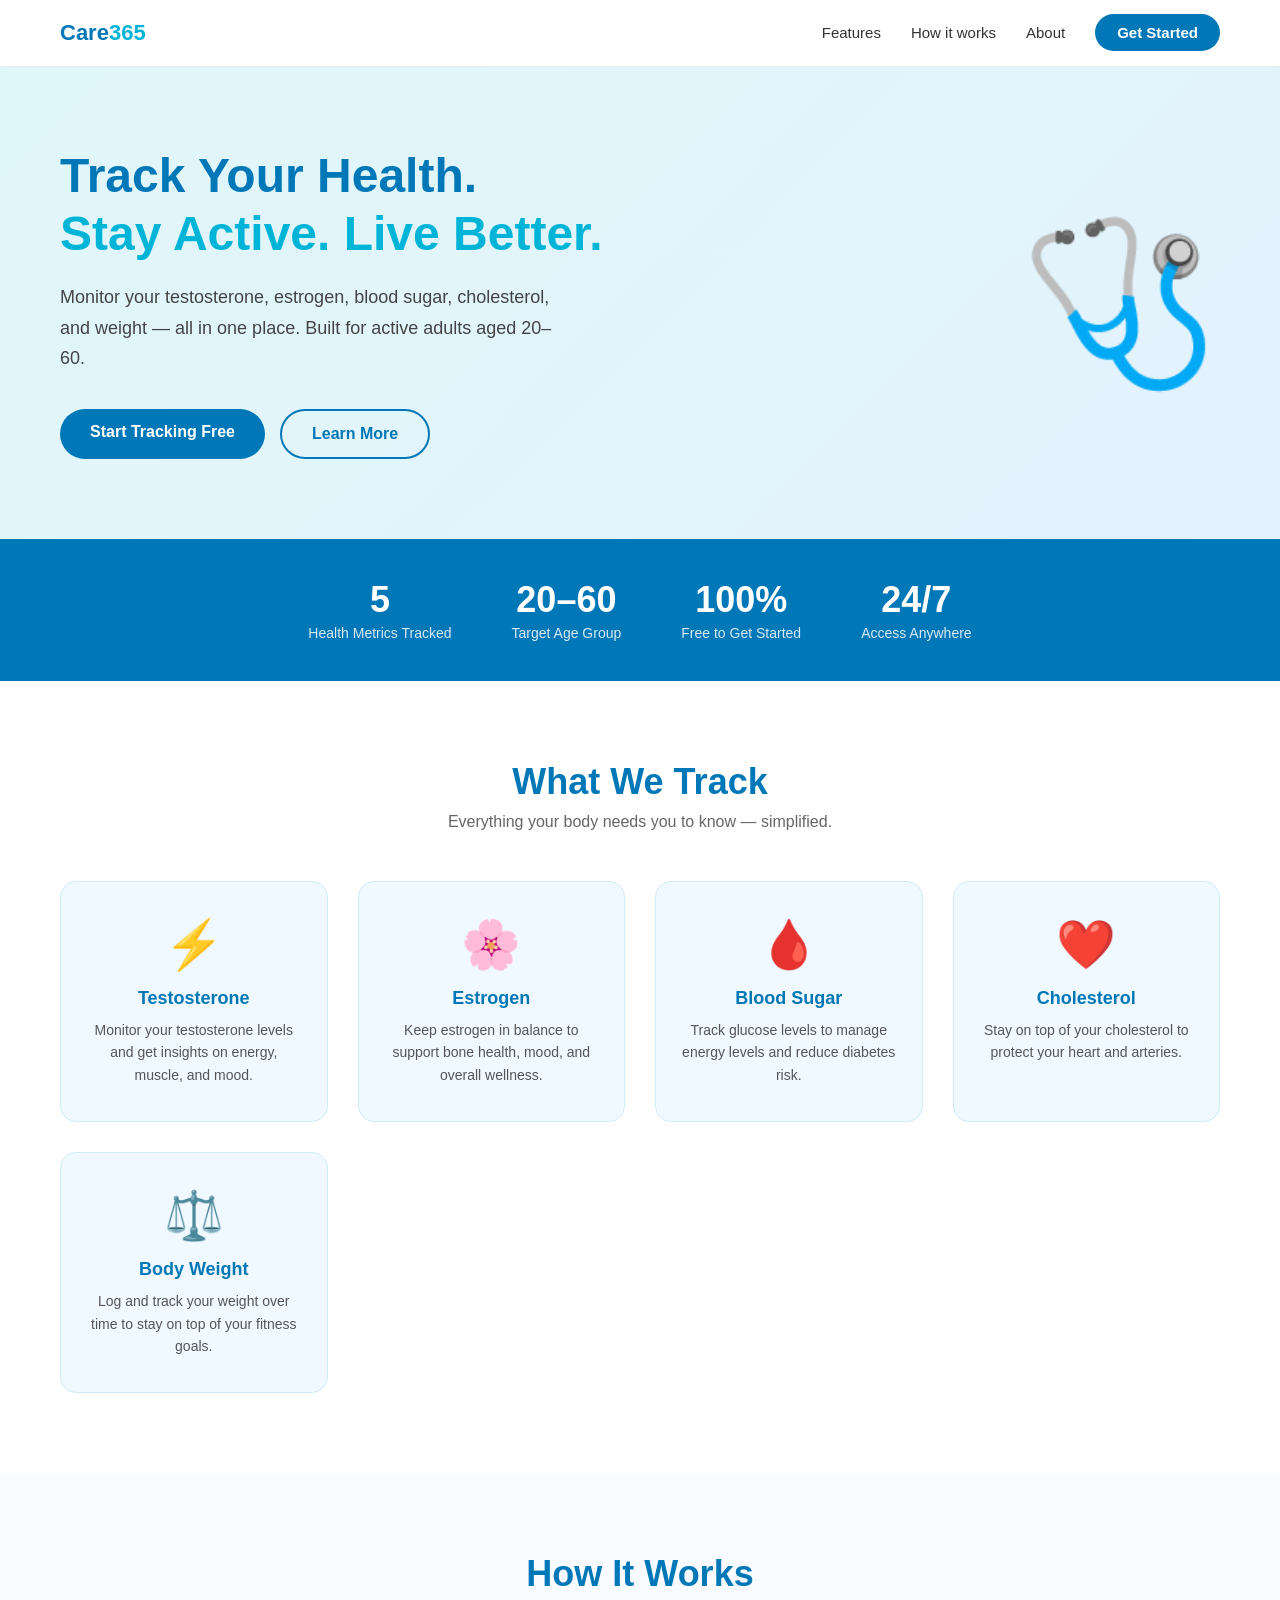
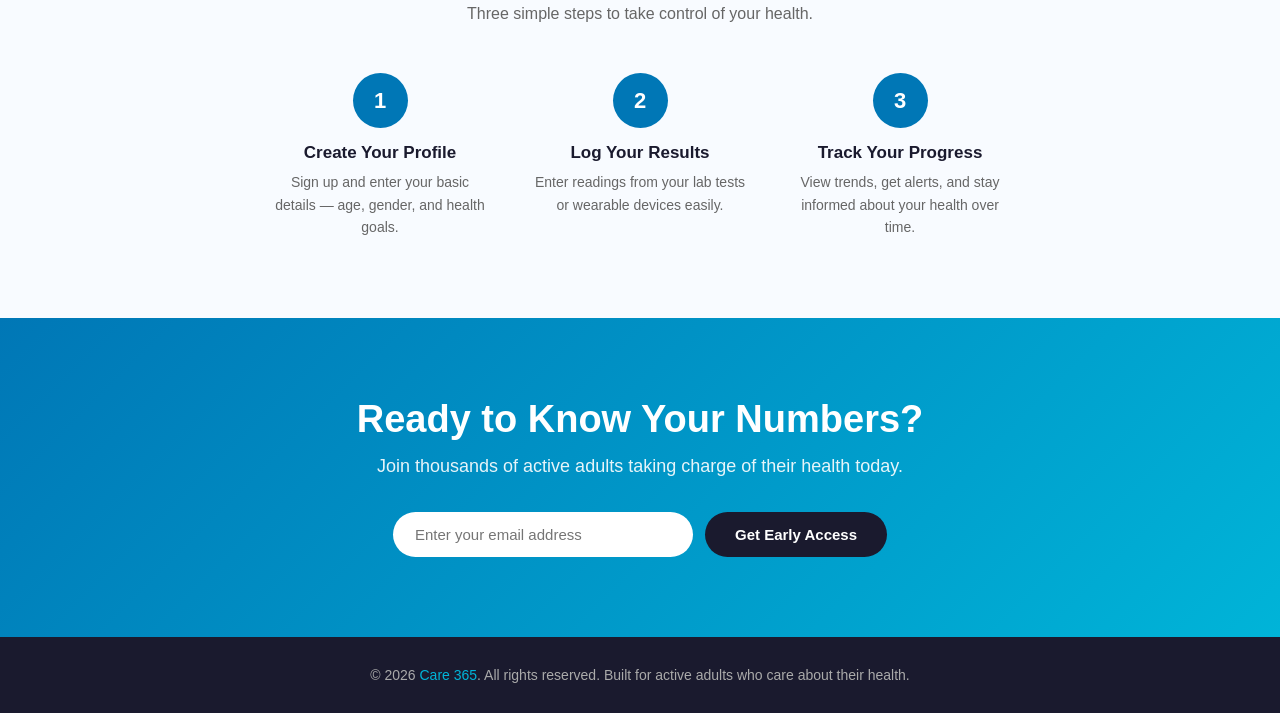
==== index.html @ d739256e "Initial commit: Care365 health tracking app" ====
<!DOCTYPE html>
<html lang="en">
<head>
  <meta charset="UTF-8" />
  <meta name="viewport" content="width=device-width, initial-scale=1.0"/>
  <link rel="stylesheet" href="style.css">
  <title>Care 365</title>
  
    
  
</head>
<body>

  <!-- NAVBAR -->
  <nav>
    <div class="logo">Care<span>365</span></div>
    <ul>
      <li><a href="#">Features</a></li>
      <li><a href="#">How it works</a></li>
      <li><a href="#">About</a></li>
      <li><a href="#" class="nav-btn">Get Started</a></li>
    </ul>
  </nav>

  <!-- HERO -->
  <section class="hero">
    <div class="hero-text">
      <h1>Track Your Health.<br><span>Stay Active. Live Better.</span></h1>
      <p>Monitor your testosterone, estrogen, blood sugar, cholesterol, and weight — all in one place. Built for active adults aged 20–60.</p>
      <div class="hero-buttons">
        <a href="#" class="btn-primary">Start Tracking Free</a>
        <a href="#" class="btn-secondary">Learn More</a>
      </div>
    </div>
    <div class="hero-image">🩺</div>
  </section>

  <!-- STATS BAR -->
  <div class="stats-bar">
    <div class="stat"><h2>5</h2><p>Health Metrics Tracked</p></div>
    <div class="stat"><h2>20–60</h2><p>Target Age Group</p></div>
    <div class="stat"><h2>100%</h2><p>Free to Get Started</p></div>
    <div class="stat"><h2>24/7</h2><p>Access Anywhere</p></div>
  </div>

  <!-- FEATURES -->
  <section class="features">
    <h2>What We Track</h2>
    <p class="subtitle">Everything your body needs you to know — simplified.</p>
    <div class="features-grid">
      <div class="feature-card">
        <div class="icon">⚡</div>
        <h3>Testosterone</h3>
        <p>Monitor your testosterone levels and get insights on energy, muscle, and mood.</p>
      </div>
      <div class="feature-card">
        <div class="icon">🌸</div>
        <h3>Estrogen</h3>
        <p>Keep estrogen in balance to support bone health, mood, and overall wellness.</p>
      </div>
      <div class="feature-card">
        <div class="icon">🩸</div>
        <h3>Blood Sugar</h3>
        <p>Track glucose levels to manage energy levels and reduce diabetes risk.</p>
      </div>
      <div class="feature-card">
        <div class="icon">❤️</div>
        <h3>Cholesterol</h3>
        <p>Stay on top of your cholesterol to protect your heart and arteries.</p>
      </div>
      <div class="feature-card">
        <div class="icon">⚖️</div>
        <h3>Body Weight</h3>
        <p>Log and track your weight over time to stay on top of your fitness goals.</p>
      </div>
    </div>
  </section>

  <!-- HOW IT WORKS -->
  <section class="how">
    <h2>How It Works</h2>
    <p class="subtitle">Three simple steps to take control of your health.</p>
    <div class="steps">
      <div class="step">
        <div class="step-number">1</div>
        <h3>Create Your Profile</h3>
        <p>Sign up and enter your basic details — age, gender, and health goals.</p>
      </div>
      <div class="step">
        <div class="step-number">2</div>
        <h3>Log Your Results</h3>
        <p>Enter readings from your lab tests or wearable devices easily.</p>
      </div>
      <div class="step">
        <div class="step-number">3</div>
        <h3>Track Your Progress</h3>
        <p>View trends, get alerts, and stay informed about your health over time.</p>
      </div>
    </div>
  </section>

  <!-- CTA -->
  <section class="cta">
    <h2>Ready to Know Your Numbers?</h2>
    <p>Join thousands of active adults taking charge of their health today.</p>
    <div class="cta-form">
      <input type="email" placeholder="Enter your email address" />
      <button>Get Early Access</button>
    </div>
  </section>

  <!-- FOOTER -->
  <footer>
    <p>© 2026 <span>Care 365</span>. All rights reserved. Built for active adults who care about their health.</p>
  </footer>

</body>
</html>
---- style.css ----
* {
      margin: 0;
      padding: 0;
      box-sizing: border-box;
    }

    body {
      font-family: 'Segoe UI', sans-serif;
      color: #1a1a2e;
      background: #fff;
    }

    /* NAVBAR */
    nav {
      display: flex;
      justify-content: space-between;
      align-items: center;
      padding: 20px 60px;
      background: #fff;
      border-bottom: 1px solid #eee;
      position: sticky;
      top: 0;
      z-index: 100;
    }

    .logo {
      font-size: 22px;
      font-weight: 700;
      color: #0077b6;
    }

    .logo span {
      color: #00b4d8;
    }

    nav ul {
      list-style: none;
      display: flex;
      gap: 30px;
    }

    nav ul li a {
      text-decoration: none;
      color: #333;
      font-size: 15px;
    }

    nav ul li a:hover {
      color: #0077b6;
    }

    .nav-btn {
      background: #0077b6;
      color: #fff !important;
      padding: 10px 22px;
      border-radius: 25px;
      font-weight: 600;
    }

    /* HERO */
    .hero {
      display: flex;
      justify-content: space-between;
      align-items: center;
      padding: 80px 60px;
      background: linear-gradient(135deg, #e0f7fa, #e3f2fd);
      gap: 40px;
    }

    .hero-text h1 {
      font-size: 48px;
      font-weight: 800;
      line-height: 1.2;
      color: #0077b6;
    }

    .hero-text h1 span {
      color: #00b4d8;
    }

    .hero-text p {
      margin: 20px 0 35px;
      font-size: 18px;
      color: #444;
      max-width: 500px;
      line-height: 1.7;
    }

    .hero-buttons {
      display: flex;
      gap: 15px;
    }

    .btn-primary {
      background: #0077b6;
      color: #fff;
      padding: 14px 30px;
      border-radius: 30px;
      text-decoration: none;
      font-weight: 600;
      font-size: 16px;
    }

    .btn-secondary {
      background: transparent;
      color: #0077b6;
      padding: 14px 30px;
      border-radius: 30px;
      text-decoration: none;
      font-weight: 600;
      font-size: 16px;
      border: 2px solid #0077b6;
    }

    .hero-image {
      font-size: 160px;
    }

    /* STATS BAR */
    .stats-bar {
      display: flex;
      justify-content: center;
      gap: 60px;
      padding: 40px 60px;
      background: #0077b6;
      color: #fff;
      text-align: center;
    }

    .stat h2 {
      font-size: 36px;
      font-weight: 800;
    }

    .stat p {
      font-size: 14px;
      opacity: 0.85;
      margin-top: 4px;
    }

    /* FEATURES */
    .features {
      padding: 80px 60px;
      text-align: center;
    }

    .features h2 {
      font-size: 36px;
      font-weight: 700;
      color: #0077b6;
      margin-bottom: 10px;
    }

    .features .subtitle {
      color: #666;
      font-size: 16px;
      margin-bottom: 50px;
    }

    .features-grid {
      display: grid;
      grid-template-columns: repeat(auto-fit, minmax(220px, 1fr));
      gap: 30px;
    }

    .feature-card {
      background: #f0f9ff;
      border-radius: 16px;
      padding: 35px 25px;
      text-align: center;
      border: 1px solid #d0ecf8;
      transition: transform 0.2s;
    }

    .feature-card:hover {
      transform: translateY(-5px);
    }

    .feature-card .icon {
      font-size: 48px;
      margin-bottom: 15px;
    }

    .feature-card h3 {
      font-size: 18px;
      font-weight: 700;
      color: #0077b6;
      margin-bottom: 10px;
    }

    .feature-card p {
      font-size: 14px;
      color: #555;
      line-height: 1.6;
    }

    /* HOW IT WORKS */
    .how {
      background: #f8fbff;
      padding: 80px 60px;
      text-align: center;
    }

    .how h2 {
      font-size: 36px;
      font-weight: 700;
      color: #0077b6;
      margin-bottom: 10px;
    }

    .how .subtitle {
      color: #666;
      margin-bottom: 50px;
    }

    .steps {
      display: flex;
      justify-content: center;
      gap: 40px;
      flex-wrap: wrap;
    }

    .step {
      max-width: 220px;
      text-align: center;
    }

    .step-number {
      width: 55px;
      height: 55px;
      background: #0077b6;
      color: #fff;
      border-radius: 50%;
      display: flex;
      align-items: center;
      justify-content: center;
      font-size: 22px;
      font-weight: 800;
      margin: 0 auto 15px;
    }

    .step h3 {
      font-size: 17px;
      font-weight: 700;
      color: #1a1a2e;
      margin-bottom: 8px;
    }

    .step p {
      font-size: 14px;
      color: #666;
      line-height: 1.6;
    }

    /* CTA */
    .cta {
      background: linear-gradient(135deg, #0077b6, #00b4d8);
      padding: 80px 60px;
      text-align: center;
      color: #fff;
    }

    .cta h2 {
      font-size: 38px;
      font-weight: 800;
      margin-bottom: 15px;
    }

    .cta p {
      font-size: 18px;
      opacity: 0.9;
      margin-bottom: 35px;
    }

    .cta-form {
      display: flex;
      justify-content: center;
      gap: 12px;
      flex-wrap: wrap;
    }

    .cta-form input {
      padding: 14px 22px;
      border-radius: 30px;
      border: none;
      font-size: 15px;
      width: 300px;
      outline: none;
    }

    .cta-form button {
      background: #1a1a2e;
      color: #fff;
      padding: 14px 30px;
      border-radius: 30px;
      border: none;
      font-size: 15px;
      font-weight: 700;
      cursor: pointer;
    }

    /* FOOTER */
    footer {
      background: #1a1a2e;
      color: #aaa;
      text-align: center;
      padding: 30px 60px;
      font-size: 14px;
    }

    footer span {
      color: #00b4d8;
    }
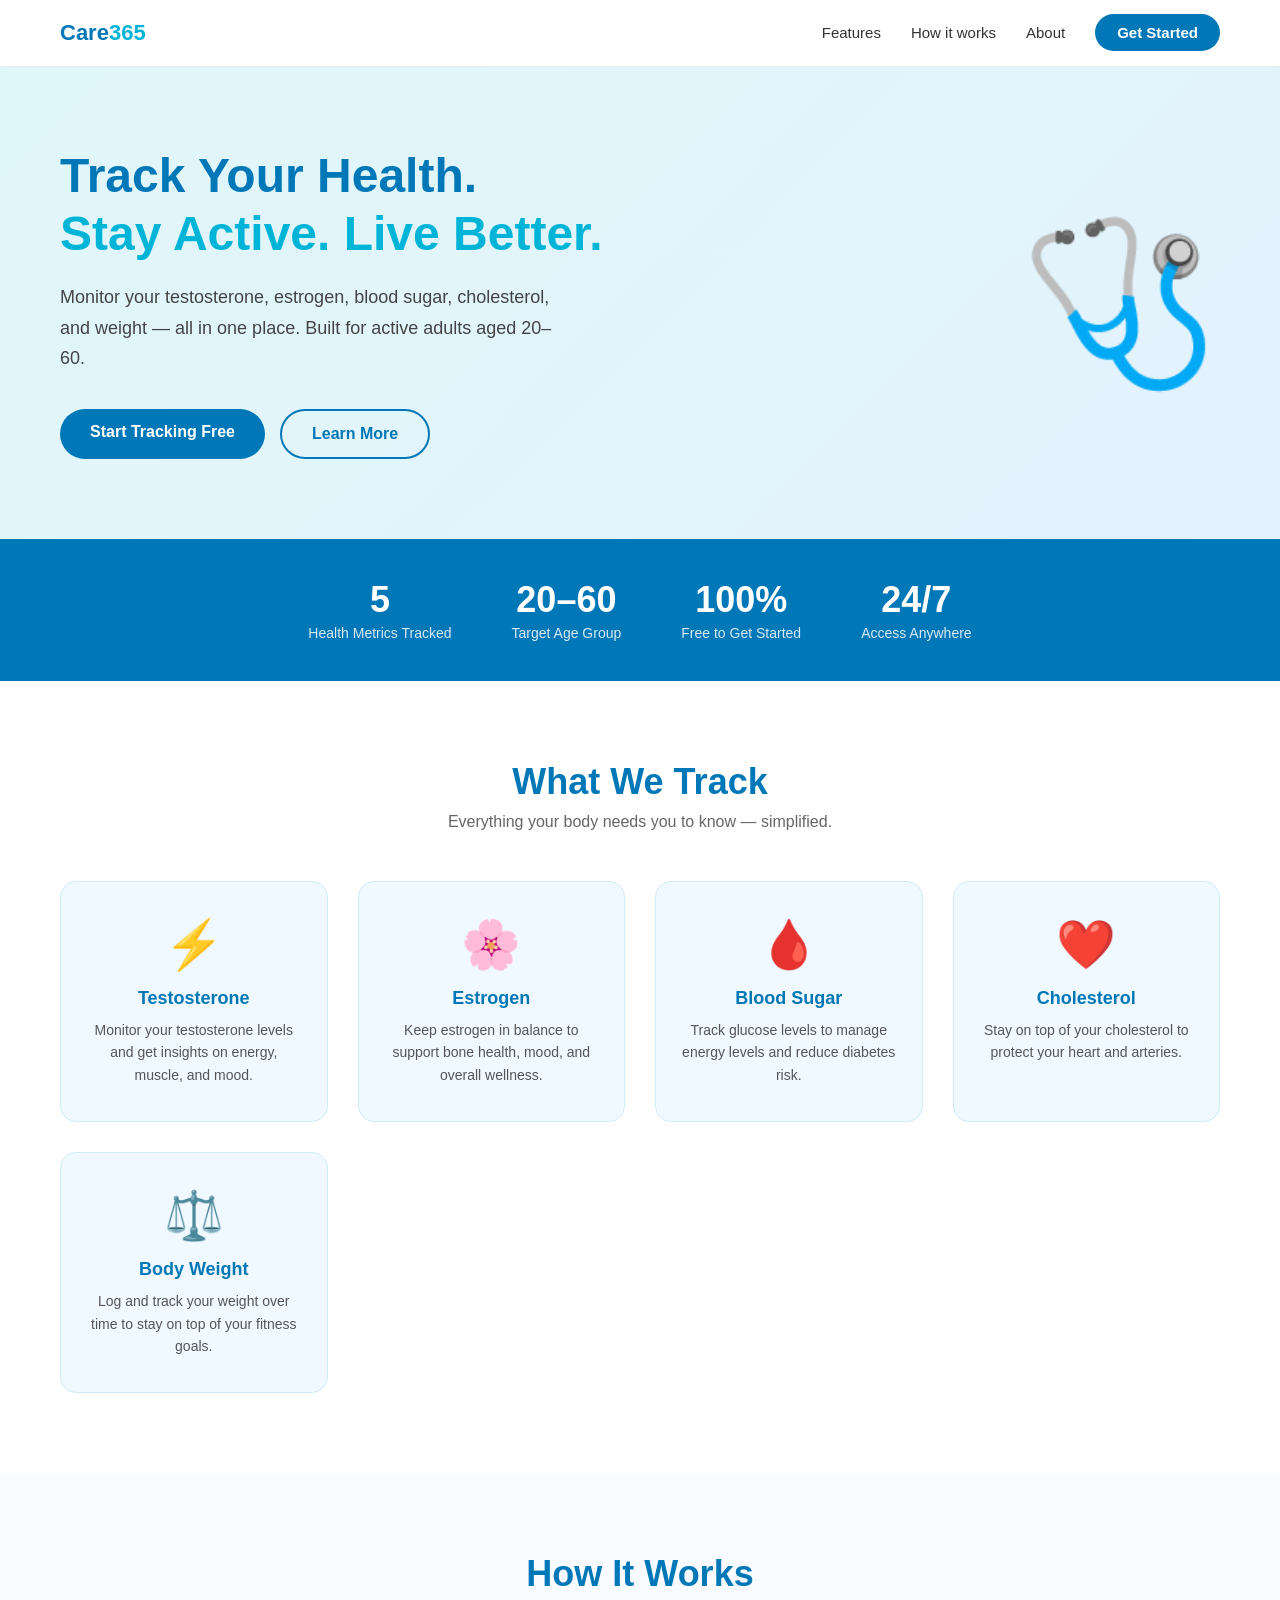
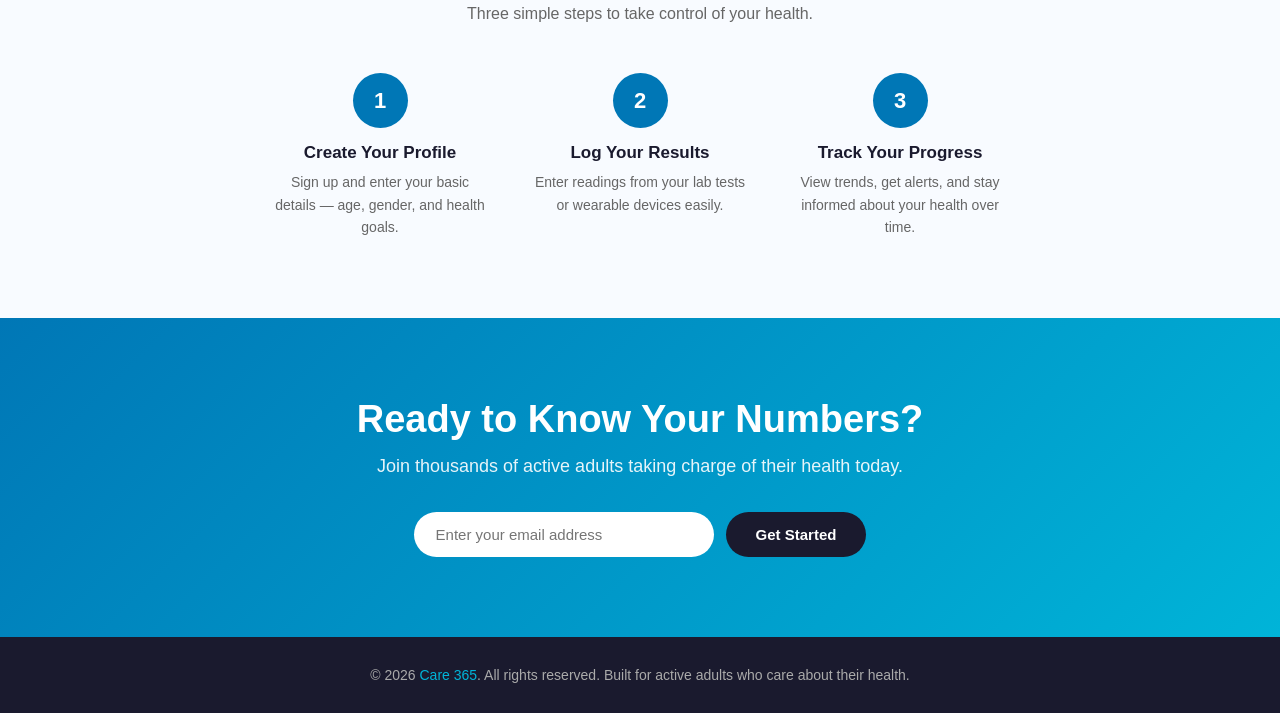
==== commit b180d806: "Fix hero and nav buttons" ====
--- a/index.html
+++ b/index.html
@@ -18,7 +18,7 @@
       <li><a href="#">Features</a></li>
       <li><a href="#">How it works</a></li>
       <li><a href="#">About</a></li>
-      <li><a href="#" class="nav-btn">Get Started</a></li>
+      <li><a href="signup.html" class="nav-btn">Get Started</a></li>
     </ul>
   </nav>
 
@@ -28,8 +28,8 @@
       <h1>Track Your Health.<br><span>Stay Active. Live Better.</span></h1>
       <p>Monitor your testosterone, estrogen, blood sugar, cholesterol, and weight — all in one place. Built for active adults aged 20–60.</p>
       <div class="hero-buttons">
-        <a href="#" class="btn-primary">Start Tracking Free</a>
-        <a href="#" class="btn-secondary">Learn More</a>
+        <a href="signup.html" class="btn-primary">Start Tracking Free</a>
+        <a href="login.html" class="btn-secondary">Learn More</a>
       </div>
     </div>
     <div class="hero-image">🩺</div>
@@ -105,7 +105,7 @@
     <p>Join thousands of active adults taking charge of their health today.</p>
     <div class="cta-form">
       <input type="email" placeholder="Enter your email address" />
-      <button>Get Early Access</button>
+       <button onclick="window.location.href='signup.html'">Get Started</button>
     </div>
   </section>
 
